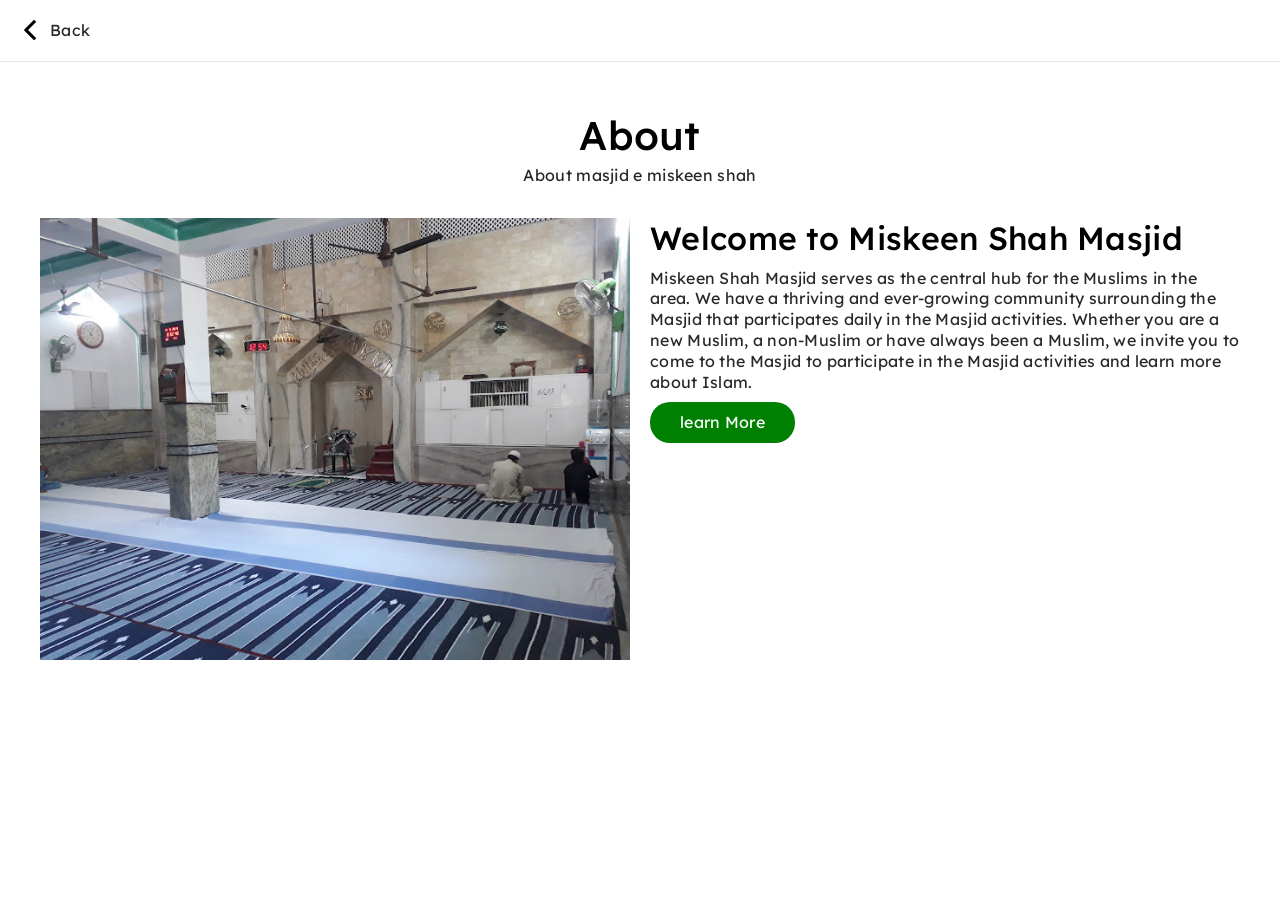
==== about.html @ 6e8c18d4 "first" ====
<!DOCTYPE html>
<html lang="en">
  <head>
    <meta charset="UTF-8" />
    <meta http-equiv="X-UA-Compatible" content="IE=edge" />
    <meta
      name="viewport"
      content="width=device-width, initial-scale=1.0, maximum-scale=1.0, user-scalable=no"
    />

    <!-- favicons  -->
    <link rel="icon" href="./images/icon.png" type="image/png" />

    <!-- styles -->
    <link rel="stylesheet" href="./styles/global.css" />
    <link rel="stylesheet" href="./styles/header.css" />
    <link rel="stylesheet" href="./styles/loader.css" />
    <link rel="stylesheet" href="./styles/footer.css" />
    <link rel="stylesheet" href="./styles/donate.css" />
    <link rel="stylesheet" href="./styles/about.css" />

    <!-- Link Swiper's CSS -->
    <link
      rel="stylesheet"
      href="https://cdn.jsdelivr.net/npm/swiper@11/swiper-bundle.min.css"
    />

    <!-- bootstrap css  -->
    <link
      rel="stylesheet"
      href="https://cdn.jsdelivr.net/npm/bootstrap-icons@1.11.3/font/bootstrap-icons.min.css"
    />

    <title>Home - Masjid Miskeen Shah</title>
  </head>
  <body>
    <div class="loader-container">
      <img src="./images/icon.png" alt="" />
      <div class="loader"></div>
    </div>

    <main>
      <header class="header">
        <a href="./" class="header-content">
          <img src="./images/icons/left-arrow.png" alt=""> 
          <p>Back</p>
        </a>
      </header>
      <section class="heading">
        <h1>About</h1>
        <p>About masjid e miskeen shah</p>
      </section>

      <section class="about">
        <div class="about-content">
          <div class="right">
            <img src="./images/masjid/3.jpg" alt="" />
          </div>
          <div class="left">
            <h1>Welcome to Miskeen Shah Masjid</h1>
            <p>
              Miskeen Shah Masjid serves as the central hub for the Muslims in
              the area. We have a thriving and ever-growing community
              surrounding the Masjid that participates daily in the Masjid
              activities. Whether you are a new Muslim, a non-Muslim or have
              always been a Muslim, we invite you to come to the Masjid to
              participate in the Masjid activities and learn more about Islam.
            </p>
            <a href="">learn More</a>
          </div>
        </div>
      </section>

    
    </main>

    <!-- scripts  -->
    <script src="./script/header.js"></script>
    <script src="./script/loader.js"></script>
  </body>
</html>
---- styles/global.css ----
/* @import url('https://fonts.googleapis.com/css2?family=Archivo:ital,wght@0,100..900;1,100..900&family=Rubik:ital,wght@0,300..900;1,300..900&display=swap'); */



@import url('https://fonts.googleapis.com/css2?family=Lexend+Deca:wght@100..900&display=swap');


*{
    margin: 0;
    padding: 0;
    box-sizing: border-box;
    font-family: "Lexend Deca", serif;
}

body{
    background-color: rgb(255, 255, 255);
}

a{
    text-decoration: none;
    display: inline-block;
}

a,span,p,i{
    font-size: 16px;
    color: #282828;
    letter-spacing: 0.3px;
    line-height: 130%;
}

img{
    width: 100%;
}
h1,h2,h3,h4,h5,h6{
    letter-spacing: 0.3px;
}
.heading{
    padding: 3rem 1rem 1rem 1rem;
    text-align: center;
}
.heading h1{
    font-weight: 500;
    font-size: 2.5rem;
    margin-bottom: 5px;
}
@media screen and (max-width: 576px) {
    .heading{
        padding: 3rem 1rem 0rem 1rem;
        text-align: center;
    }
}
---- styles/header.css ----
.header {
  padding: 20px;
  border-bottom: 1px solid rgba(0, 0, 0, 0.1);

}

.header-content {
  display: flex;
  align-items: center;
  gap: 10px;
}

.header-content img {
  width: 20px;
}

.bottombar {
  background-color: green;
}

/* ******************* bottom bar  */


.bottombar .bottombar-content {
  max-width: 1200px;
  margin-inline: auto;
  display: flex;
  justify-content: space-between;
}
.bottombar p {
  color: white;
  padding: 8px 1rem;
}
.bottombar span {
  color: white;
}

@media screen and (max-width: 768px) {
  .header-main {
    display: none;
  }
  .header-mobile {
    display: block;
  }
  .aside {
    display: flex;
  }
}
---- styles/loader.css ----
/* HTML: <div class="loader"></div> */

.loader-container{
    width: 100%;
    height: 100dvh;
    position: fixed;
    top: 0;
    left:0;
    background-color: white;
    z-index: 99999;
    display: flex;
    flex-direction: column;
    align-items: center;
    justify-content: center;
    transition: 0.5s;
}
.loader-container img{
   width: 180px;
   margin-bottom: 1rem;
}


.loader {
    width: 45px;
    padding: 8px;
    aspect-ratio: 1;
    border-radius: 50%;
    background: green;
    --_m: 
      conic-gradient(#0000 10%,#000),
      linear-gradient(#000 0 0) content-box;
    -webkit-mask: var(--_m);
            mask: var(--_m);
    -webkit-mask-composite: source-out;
            mask-composite: subtract;
    animation: l3 1s infinite linear;
  }
  @keyframes l3 {to{transform: rotate(1turn)}}
---- styles/footer.css ----
.footer {
  padding: 1rem 1rem;
  background-color: #f2f2f2;
  /* border-top: 1px solid rgba(0, 0, 0, 0.1); */
}

.footer-content .bottom {
}
.footer-content .bottom p {
  color: #303030;
  font-size: 0.9rem;
  /* text-align: center; */
}
.footer-content .bottom a {
  color: gray;
  font-size: 0.9rem;

}
---- styles/donate.css ----
/* donate section  */


.donate{
    background-color: green;
  }
  
  .donate-content{
    padding: 4rem 2rem;
    max-width: 1200px;
    margin-inline: auto;
    display: grid;
    /* flex-direction: column; */
    grid-template-columns: 300px 1fr;
    /* align-items: center; */
    gap: 20px;
  }
  .donate-content img{
    border-radius: 10px;
  }
  .donate-content .text{
    border-radius: 10px;
  }
  .donate-content h2{
    color: white;
    margin-bottom: 10px;
    font-size: 3rem;
    font-weight: 500;
  }
  .donate-content h3{
    color: white;
    margin-bottom: 10px;
    font-size: 1.5rem;
    font-weight: 500;
  }

  .donate-content p{
    color: white;
    margin-bottom: 1rem;
    /* font-size: rem; */
  
  }
  .donate-content h5 a{
    text-align: center;
    color: white;
    margin-bottom: 10px;
    background-color: #006100;
    padding: 5px 1.5rem;
    border-radius: 15px;
    font-size: 0.8rem;
    font-weight: 500;

  
  }
  .donate-content h4 a{
    text-align: center;
    color: rgb(234, 200, 8);
    margin-bottom: 10px;
    font-weight: 500;
  }


  @media screen and (max-width:576px) {
    .donate-content{
      grid-template-columns: 1fr;
    }
  }
---- styles/about.css ----
.about {
    padding: 1rem 1rem 1rem 1rem;
  }
  
  .about-content {
    max-width: 1200px;
    margin-inline: auto;
    display: grid;
    grid-template-columns: 1fr 1fr;
    gap: 20px;
  }
  
  .about-content .left {
    display: flex;
    flex-direction: column;
    /* justify-content: center; */
  }
  .about-content .left h1 {
    font-size: 2rem;
    margin-bottom: 10px;
    font-weight: 500;
  }
  .about-content .left p {
    margin-bottom: 10px;
  }
  .about-content .left a {
    color: white;
    background-color: green;
    padding: 10px 30px;
    border-radius: 20px;
    align-self: flex-start;
  }
  
  .about-content .right {
  }
  
  .about-content .right img {
    /* border-radius: 30px 0 30px 0; */
  }
  
  @media screen and (max-width: 768px) {
    .about-content {
      grid-template-columns: 1fr;
    }
  }
  @media screen and (max-width: 576px) {
  }
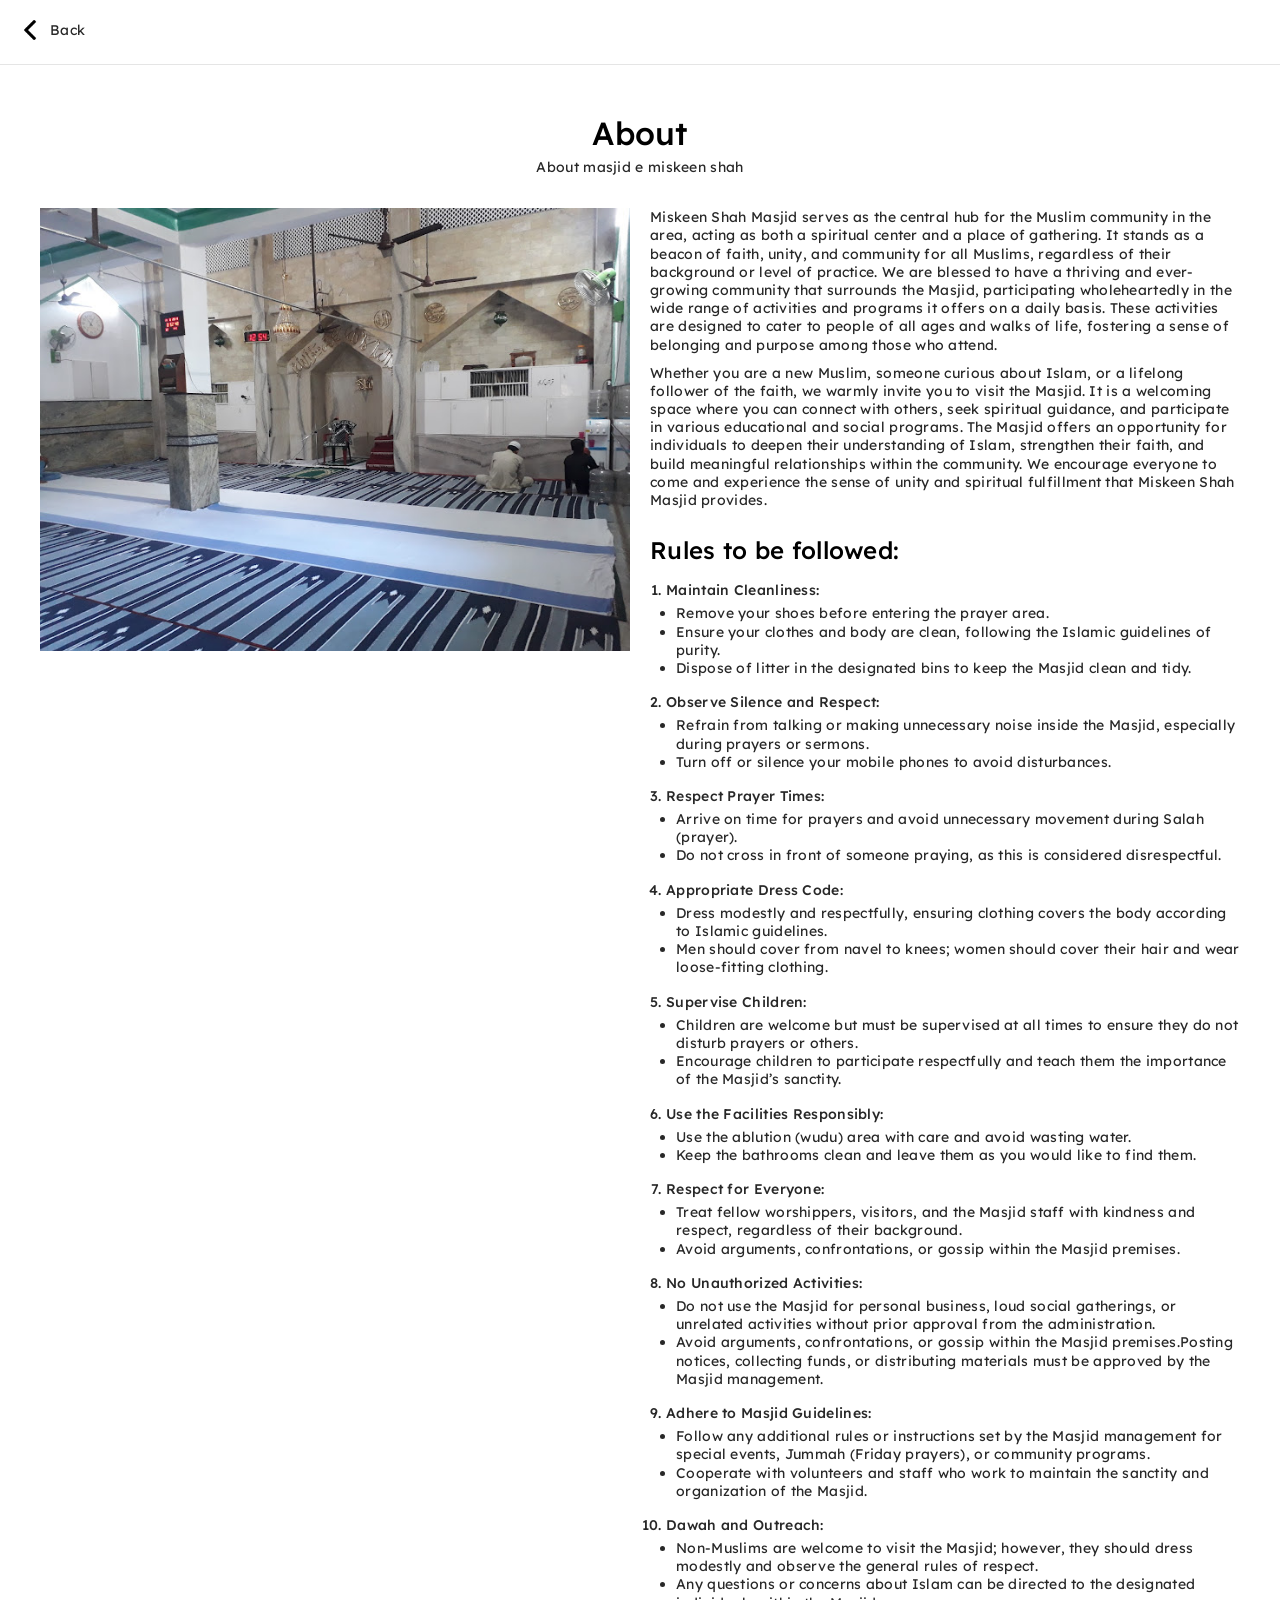
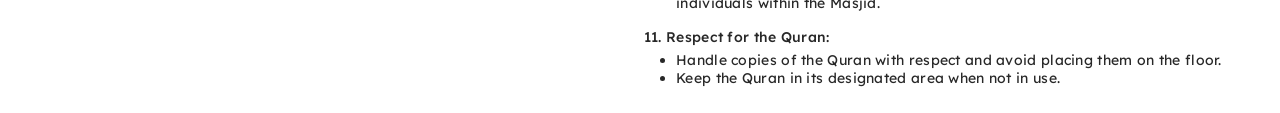
==== commit bb0aaee5: "five" ====
--- a/about.html
+++ b/about.html
@@ -42,7 +42,7 @@
     <main>
       <header class="header">
         <a href="./" class="header-content">
-          <img src="./images/icons/left-arrow.png" alt=""> 
+          <img src="./images/icons/left-arrow.png" alt="" />
           <p>Back</p>
         </a>
       </header>
@@ -57,21 +57,162 @@
             <img src="./images/masjid/3.jpg" alt="" />
           </div>
           <div class="left">
-            <h1>Welcome to Miskeen Shah Masjid</h1>
+            <!-- <h1>Welcome to Miskeen Shah Masjid</h1> -->
             <p>
-              Miskeen Shah Masjid serves as the central hub for the Muslims in
-              the area. We have a thriving and ever-growing community
-              surrounding the Masjid that participates daily in the Masjid
-              activities. Whether you are a new Muslim, a non-Muslim or have
-              always been a Muslim, we invite you to come to the Masjid to
-              participate in the Masjid activities and learn more about Islam.
+              Miskeen Shah Masjid serves as the central hub for the Muslim
+              community in the area, acting as both a spiritual center and a
+              place of gathering. It stands as a beacon of faith, unity, and
+              community for all Muslims, regardless of their background or level
+              of practice. We are blessed to have a thriving and ever-growing
+              community that surrounds the Masjid, participating wholeheartedly
+              in the wide range of activities and programs it offers on a daily
+              basis. These activities are designed to cater to people of all
+              ages and walks of life, fostering a sense of belonging and purpose
+              among those who attend.
             </p>
-            <a href="">learn More</a>
+            <p>
+              Whether you are a new Muslim, someone curious about Islam, or a
+              lifelong follower of the faith, we warmly invite you to visit the
+              Masjid. It is a welcoming space where you can connect with others,
+              seek spiritual guidance, and participate in various educational
+              and social programs. The Masjid offers an opportunity for
+              individuals to deepen their understanding of Islam, strengthen
+              their faith, and build meaningful relationships within the
+              community. We encourage everyone to come and experience the sense
+              of unity and spiritual fulfillment that Miskeen Shah Masjid
+              provides.
+            </p>
+            <h2>Rules to be followed:</h2>
+
+            <ol>
+              <li>Maintain Cleanliness:</li>
+              <ul>
+                <li>Remove your shoes before entering the prayer area.</li>
+                <li>
+                  Ensure your clothes and body are clean, following the Islamic
+                  guidelines of purity.
+                </li>
+                <li>
+                  Dispose of litter in the designated bins to keep the Masjid
+                  clean and tidy.
+                </li>
+              </ul>
+              <li>Observe Silence and Respect:</li>
+              <ul>
+                <li>
+                  Refrain from talking or making unnecessary noise inside the
+                  Masjid, especially during prayers or sermons.
+                </li>
+                <li>
+                  Turn off or silence your mobile phones to avoid disturbances.
+                </li>
+              </ul>
+              <li>Respect Prayer Times:</li>
+              <ul>
+                <li>
+                  Arrive on time for prayers and avoid unnecessary movement
+                  during Salah (prayer).
+                </li>
+                <li>
+                  Do not cross in front of someone praying, as this is
+                  considered disrespectful.
+                </li>
+              </ul>
+              <li>Appropriate Dress Code:</li>
+              <ul>
+                <li>
+                  Dress modestly and respectfully, ensuring clothing covers the
+                  body according to Islamic guidelines.
+                </li>
+                <li>
+                  Men should cover from navel to knees; women should cover their
+                  hair and wear loose-fitting clothing.
+                </li>
+              </ul>
+              <li>Supervise Children:</li>
+              <ul>
+                <li>
+                  Children are welcome but must be supervised at all times to
+                  ensure they do not disturb prayers or others.
+                </li>
+                <li>
+                  Encourage children to participate respectfully and teach them
+                  the importance of the Masjid’s sanctity.
+                </li>
+              </ul>
+              <li>Use the Facilities Responsibly:</li>
+              <ul>
+                <li>
+                  Use the ablution (wudu) area with care and avoid wasting
+                  water.
+                </li>
+                <li>
+                  Keep the bathrooms clean and leave them as you would like to
+                  find them.
+                </li>
+              </ul>
+              <li>Respect for Everyone:</li>
+              <ul>
+                <li>
+                  Treat fellow worshippers, visitors, and the Masjid staff with
+                  kindness and respect, regardless of their background.
+                </li>
+                <li>
+                  Avoid arguments, confrontations, or gossip within the Masjid
+                  premises.
+                </li>
+              </ul>
+              <li>No Unauthorized Activities:</li>
+              <ul>
+                <li>
+                  Do not use the Masjid for personal business, loud social
+                  gatherings, or unrelated activities without prior approval
+                  from the administration.
+                </li>
+                <li>
+                  Avoid arguments, confrontations, or gossip within the Masjid
+                  premises.Posting notices, collecting funds, or distributing
+                  materials must be approved by the Masjid management.
+                </li>
+              </ul>
+              <li>Adhere to Masjid Guidelines:</li>
+              <ul>
+                <li>
+                  Follow any additional rules or instructions set by the Masjid
+                  management for special events, Jummah (Friday prayers), or
+                  community programs.
+                </li>
+                <li>
+                  Cooperate with volunteers and staff who work to maintain the
+                  sanctity and organization of the Masjid.
+                </li>
+              </ul>
+              <li>Dawah and Outreach:</li>
+
+              <ul>
+                <li>
+                  Non-Muslims are welcome to visit the Masjid; however, they
+                  should dress modestly and observe the general rules of
+                  respect.
+                </li>
+                <li>
+                  Any questions or concerns about Islam can be directed to the
+                  designated individuals within the Masjid.
+                </li>
+              </ul>
+
+              <li>Respect for the Quran:</li>
+              <ul>
+                <li>
+                  Handle copies of the Quran with respect and avoid placing them
+                  on the floor.
+                </li>
+                <li>Keep the Quran in its designated area when not in use.</li>
+              </ul>
+            </ol>
           </div>
         </div>
       </section>
-
-    
     </main>
 
     <!-- scripts  -->
--- a/styles/global.css
+++ b/styles/global.css
@@ -21,11 +21,14 @@
     display: inline-block;
 }
 
-a,span,p,i{
-    font-size: 16px;
+a,span,p,i,td,tr,th,table, ol,ul,li{
+    font-size: 14px;
     color: #282828;
     letter-spacing: 0.3px;
     line-height: 130%;
+}
+ul {
+    list-style: disc;
 }
 
 img{
@@ -33,6 +36,7 @@
 }
 h1,h2,h3,h4,h5,h6{
     letter-spacing: 0.3px;
+    font-weight:500 ;
 }
 .heading{
     padding: 3rem 1rem 1rem 1rem;
@@ -40,7 +44,7 @@
 }
 .heading h1{
     font-weight: 500;
-    font-size: 2.5rem;
+    font-size: 2rem;
     margin-bottom: 5px;
 }
 @media screen and (max-width: 576px) {
--- a/styles/header.css
+++ b/styles/header.css
@@ -1,11 +1,10 @@
 .header {
   padding: 20px;
   border-bottom: 1px solid rgba(0, 0, 0, 0.1);
-
 }
 
 .header-content {
-  display: flex;
+  display: inline-flex;
   align-items: center;
   gap: 10px;
 }
@@ -17,6 +16,24 @@
 .bottombar {
   background-color: green;
 }
+
+
+.topbar{
+  padding: 10px;
+  background-color: #eeeeee;
+}
+.topbar-content{
+  display: flex;
+  justify-content: center;
+}
+
+.topbar-content p:nth-child(1){
+ font-weight: 500; 
+}
+.topbar-content p:nth-child(2){
+ font-weight: 400; 
+}
+
 
 /* ******************* bottom bar  */
 
--- a/styles/about.css
+++ b/styles/about.css
@@ -1,51 +1,65 @@
+.about {
+  padding: 1rem 1rem 1rem 1rem;
+}
 
-.about {
-    padding: 1rem 1rem 1rem 1rem;
+.about-content {
+  max-width: 1200px;
+  margin-inline: auto;
+  display: grid;
+  grid-template-columns: 1fr 1fr;
+  gap: 20px;
+}
+
+.about-content .left {
+  display: flex;
+  flex-direction: column;
+}
+.about-content .left h1 {
+  font-size: 1.5rem;
+  margin-bottom: 10px;
+  font-weight: 500;
+}
+.about-content .left h2 {
+  font-size: 1.5rem;
+  font-weight: 500;
+  margin-top: 1rem;
+}
+.about-content .left ol {
+  margin-bottom: 10px;
+  padding-left: 1rem;
+}
+.about-content .left ol > li{
+  font-weight: 500;
+  margin-top: 1rem;
+  margin-bottom: 5px;
+  
+}
+.about-content .left ol ul{
+  padding-left: 10px;
+}
+
+.about-content .left p {
+  margin-bottom: 10px;
+}
+.about-content .left a {
+  color: white;
+  background-color: green;
+  padding: 10px 30px;
+  border-radius: 20px;
+  align-self: flex-start;
+}
+
+.about-content .right {
+}
+
+.about-content .right img {
+  /* border-radius: 30px 0 30px 0; */
+}
+
+@media screen and (max-width: 768px) {
+  .about-content {
+    grid-template-columns: 1fr;
   }
-  
-  .about-content {
-    max-width: 1200px;
-    margin-inline: auto;
-    display: grid;
-    grid-template-columns: 1fr 1fr;
-    gap: 20px;
-  }
-  
-  .about-content .left {
-    display: flex;
-    flex-direction: column;
-    /* justify-content: center; */
-  }
-  .about-content .left h1 {
-    font-size: 2rem;
-    margin-bottom: 10px;
-    font-weight: 500;
-  }
-  .about-content .left p {
-    margin-bottom: 10px;
-  }
-  .about-content .left a {
-    color: white;
-    background-color: green;
-    padding: 10px 30px;
-    border-radius: 20px;
-    align-self: flex-start;
-  }
-  
-  .about-content .right {
-  }
-  
-  .about-content .right img {
-    /* border-radius: 30px 0 30px 0; */
-  }
-  
-  @media screen and (max-width: 768px) {
-    .about-content {
-      grid-template-columns: 1fr;
-    }
-  }
-  @media screen and (max-width: 576px) {
-  }
-
-
-
+}
+@media screen and (max-width: 576px) {
+}
